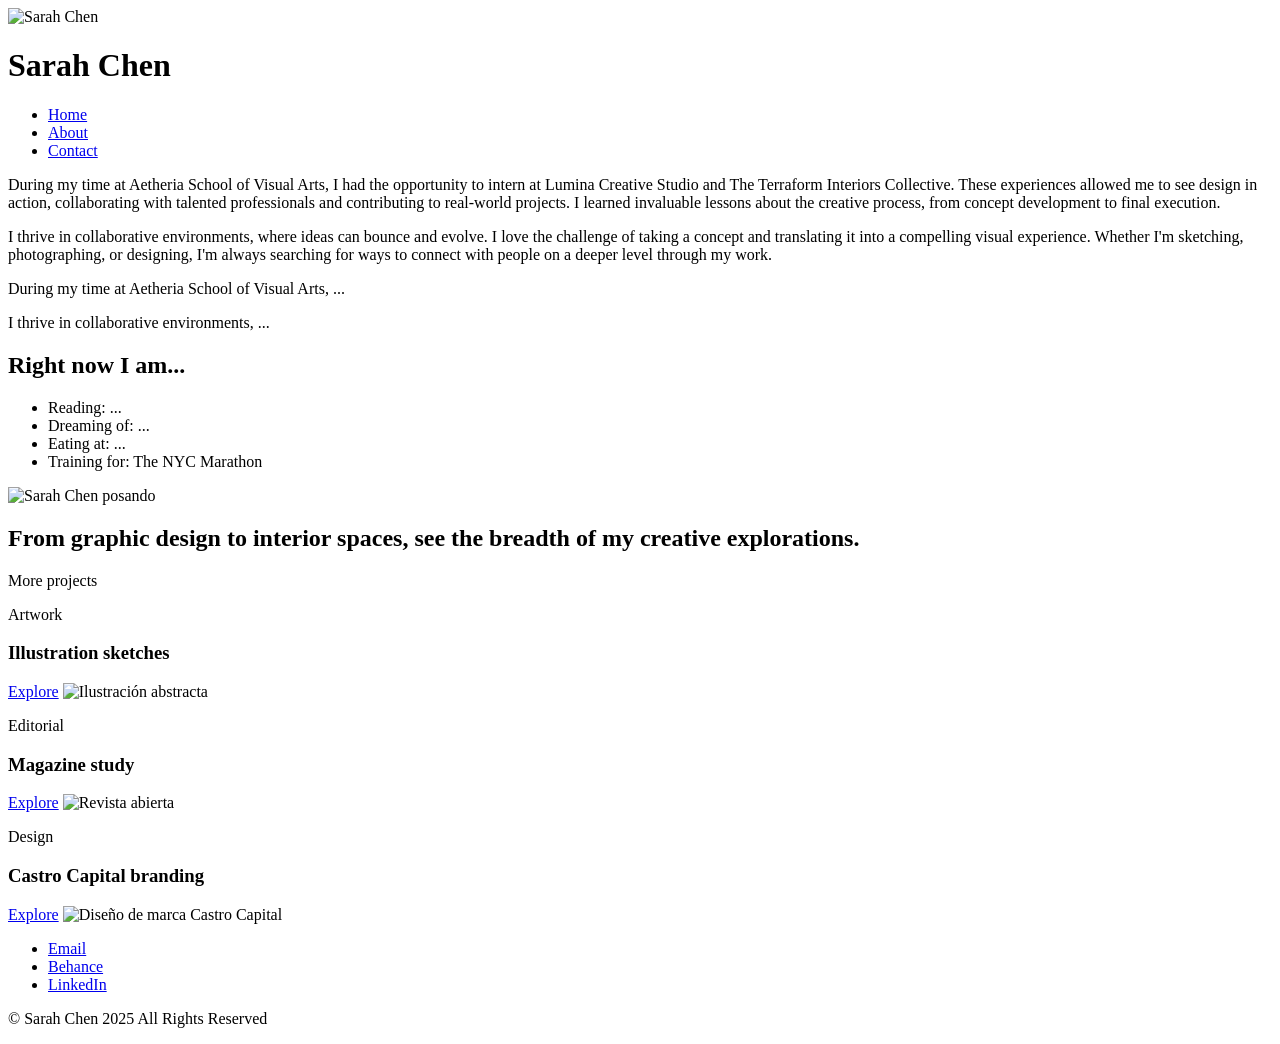
==== about.html @ 8a5f99e5 "una vez hechas las estructuras html y css he ido sumando las imagenes de la carpeta a la web" ====
<!DOCTYPE html>
<html lang="en">

<head>
    <meta charset="UTF-8">
    <meta name="viewport" content="width=device-width, initial-scale=1.0">
    <title>About | Sarah Chen</title>
</head>

<body>
    <header class="header">
        <img class="profile__image" alt="Sarah Chen" src="./assets/images/image-profile.png" width="92" height="93">
        <h1 class="profile__name">Sarah Chen</h1>

        <nav>
            <ul>
                <li><a href="#home">Home</a></li>
                <li><a href="#about">About</a></li>
                <li><a href="#contact">Contact</a></li>
            </ul>
        </nav>
    </header>

    <main>
        <section class="section" id="about">
            <p class="about__text">During my time at Aetheria School of Visual Arts, I had the opportunity to intern
                at Lumina Creative Studio and The Terraform Interiors Collective. These experiences allowed me to see
                design in action, collaborating with talented professionals and contributing to real-world projects.
                I learned invaluable lessons about the creative process, from concept development to final execution.</p>

            <p class="about__text">I thrive in collaborative environments, where ideas can bounce and evolve. I love
                the challenge of taking a concept and translating it into a compelling visual experience. Whether I'm
                sketching, photographing, or designing, I'm always searching for ways to connect with people on a
                deeper level through my work.</p>
        </section>

        <section class="section" id="contact">
           
        </section>
    </main>
    <section class="intro" id="about">
            <p class="intro__text">During my time at Aetheria School of Visual Arts, ...</p>
            <p class="intro__text">I thrive in collaborative environments, ...</p>
        </section>

        <section class="now">
            <h2 class="now__title">Right now I am...</h2>

            <div class="now__content">
                <ul class="now__list">
                    <li>Reading: ...</li>
                    <li>Dreaming of: ...</li>
                    <li>Eating at: ...</li>
                    <li>Training for: The NYC Marathon</li>
                </ul>

                <img class="now__image" src="./assets/images/image-now.jpg" alt="Sarah Chen posando">
            </div>
        </section>
        <section class="projects">
            <h2 class="projects__title">From graphic design to interior spaces, see the breadth of my creative explorations.</h2>
            <p class="projects__label">More projects</p>

            <div class="projects__grid">
                <article class="card">
                    <p class="card__tag">Artwork</p>
                    <h3 class="card__title">Illustration sketches</h3>
                    <a class="card__button" href="#">Explore</a>
                    <img class="card__image" src="./assets/images/project-1.jpg" alt="Ilustración abstracta">
                </article>

                <article class="card">
                    <p class="card__tag">Editorial</p>
                    <h3 class="card__title">Magazine study</h3>
                    <a class="card__button" href="#">Explore</a>
                    <img class="card__image" src="./assets/images/project-2.jpg" alt="Revista abierta">
                </article>

                <article class="card">
                    <p class="card__tag">Design</p>
                    <h3 class="card__title">Castro Capital branding</h3>
                    <a class="card__button" href="#">Explore</a>
                    <img class="card__image" src="./assets/images/project-3.jpg" alt="Diseño de marca Castro Capital">
                </article>
            </div>
        </section>
    </main>

    
    <footer class="footer" id="contact">
        <ul class="footer__links">
            <li><a href="mailto:tu@email.com">Email</a></li>
            <li><a href="#">Behance</a></li>
            <li><a href="#">LinkedIn</a></li>
        </ul>
        <p class="footer__copy">© Sarah Chen 2025 All Rights Reserved</p>
    </footer>
        
</body>

</html>
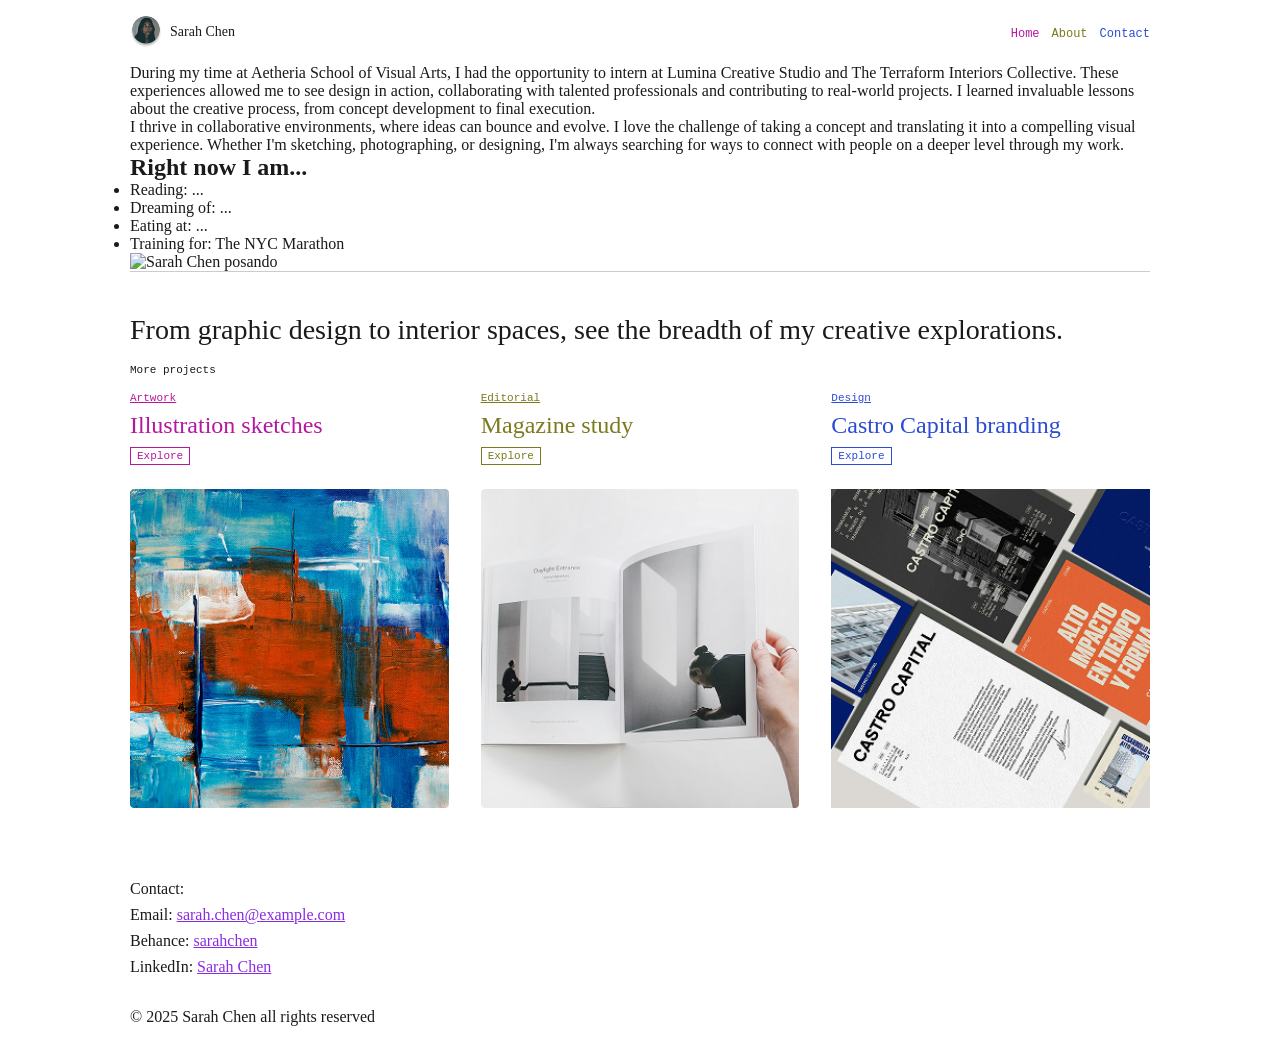
==== commit 2a088824: "resueltos los css de about y project.html" ====
--- a/about.html
+++ b/about.html
@@ -5,42 +5,36 @@
     <meta charset="UTF-8">
     <meta name="viewport" content="width=device-width, initial-scale=1.0">
     <title>About | Sarah Chen</title>
+    <link rel="stylesheet" href="./styles.css">
 </head>
 
 <body>
     <header class="header">
-        <img class="profile__image" alt="Sarah Chen" src="./assets/images/image-profile.png" width="92" height="93">
-        <h1 class="profile__name">Sarah Chen</h1>
+        <div class="profile">
+            <img class="profile__image" src="./assets/foto-perfil.png" alt="Sarah Chen">
+            <p class="profile__name">Sarah Chen</p>
+        </div>
 
-        <nav>
-            <ul>
-                <li><a href="#home">Home</a></li>
-                <li><a href="#about">About</a></li>
-                <li><a href="#contact">Contact</a></li>
+        <nav class="nav">
+            <ul class="nav__list">
+                <li><a class="nav__link nav__link--pink" href="./index.html">Home</a></li>
+                <li><a class="nav__link nav__link--olive" href="./about.html">About</a></li>
+                <li><a class="nav__link nav__link--blue" href="#contact">Contact</a></li>
             </ul>
         </nav>
     </header>
 
     <main>
-        <section class="section" id="about">
-            <p class="about__text">During my time at Aetheria School of Visual Arts, I had the opportunity to intern
+        <section class="about-intro" id="about">
+            <p class="about-intro__text">During my time at Aetheria School of Visual Arts, I had the opportunity to intern
                 at Lumina Creative Studio and The Terraform Interiors Collective. These experiences allowed me to see
                 design in action, collaborating with talented professionals and contributing to real-world projects.
                 I learned invaluable lessons about the creative process, from concept development to final execution.</p>
 
-            <p class="about__text">I thrive in collaborative environments, where ideas can bounce and evolve. I love
+            <p class="about-intro__text">I thrive in collaborative environments, where ideas can bounce and evolve. I love
                 the challenge of taking a concept and translating it into a compelling visual experience. Whether I'm
                 sketching, photographing, or designing, I'm always searching for ways to connect with people on a
                 deeper level through my work.</p>
-        </section>
-
-        <section class="section" id="contact">
-           
-        </section>
-    </main>
-    <section class="intro" id="about">
-            <p class="intro__text">During my time at Aetheria School of Visual Arts, ...</p>
-            <p class="intro__text">I thrive in collaborative environments, ...</p>
         </section>
 
         <section class="now">
@@ -48,54 +42,52 @@
 
             <div class="now__content">
                 <ul class="now__list">
-                    <li>Reading: ...</li>
-                    <li>Dreaming of: ...</li>
-                    <li>Eating at: ...</li>
-                    <li>Training for: The NYC Marathon</li>
+                    <li class="now__item">Reading: ...</li>
+                    <li class="now__item">Dreaming of: ...</li>
+                    <li class="now__item">Eating at: ...</li>
+                    <li class="now__item">Training for: The NYC Marathon</li>
                 </ul>
 
-                <img class="now__image" src="./assets/images/image-now.jpg" alt="Sarah Chen posando">
+                <img class="now__image" src="./assets/image-now.png" alt="Sarah Chen posando">
             </div>
         </section>
-        <section class="projects">
-            <h2 class="projects__title">From graphic design to interior spaces, see the breadth of my creative explorations.</h2>
-            <p class="projects__label">More projects</p>
 
-            <div class="projects__grid">
-                <article class="card">
+        <section class="more-projects">
+            <h2 class="more-projects__title">From graphic design to interior spaces, see the breadth of my creative explorations.</h2>
+            <p class="more-projects__label">More projects</p>
+
+            <div class="more-projects__list">
+                <div class="card card--pink">
                     <p class="card__tag">Artwork</p>
                     <h3 class="card__title">Illustration sketches</h3>
                     <a class="card__button" href="#">Explore</a>
-                    <img class="card__image" src="./assets/images/project-1.jpg" alt="Ilustración abstracta">
-                </article>
+                    <img class="card__image" src="./assets/abstract.png" alt="Pintura abstracta en azul y naranja">
+                </div>
 
-                <article class="card">
+                <div class="card card--olive">
                     <p class="card__tag">Editorial</p>
                     <h3 class="card__title">Magazine study</h3>
                     <a class="card__button" href="#">Explore</a>
-                    <img class="card__image" src="./assets/images/project-2.jpg" alt="Revista abierta">
-                </article>
+                    <img class="card__image" src="./assets/magazine.png" alt="Revista abierta con fotografías en blanco y negro">
+                </div>
 
-                <article class="card">
+                <div class="card card--blue">
                     <p class="card__tag">Design</p>
                     <h3 class="card__title">Castro Capital branding</h3>
                     <a class="card__button" href="#">Explore</a>
-                    <img class="card__image" src="./assets/images/project-3.jpg" alt="Diseño de marca Castro Capital">
-                </article>
+                    <img class="card__image" src="./assets/capital.png" alt="Piezas de diseño de marca de Castro Capital">
+                </div>
             </div>
         </section>
     </main>
 
-    
     <footer class="footer" id="contact">
-        <ul class="footer__links">
-            <li><a href="mailto:tu@email.com">Email</a></li>
-            <li><a href="#">Behance</a></li>
-            <li><a href="#">LinkedIn</a></li>
-        </ul>
-        <p class="footer__copy">© Sarah Chen 2025 All Rights Reserved</p>
+        <p class="footer__title">Contact:</p>
+        <p class="footer__item">Email: <a class="footer__link" href="mailto:sarah.chen@example.com">sarah.chen@example.com</a></p>
+        <p class="footer__item">Behance: <a class="footer__link" href="https://www.behance.net/sarahchen" target="_blank">sarahchen</a></p>
+        <p class="footer__item">LinkedIn: <a class="footer__link" href="https://www.linkedin.com/in/sarahchen" target="_blank">Sarah Chen</a></p>
+        <p class="footer__copy">© 2025 Sarah Chen all rights reserved</p>
     </footer>
-        
 </body>
 
 </html>
--- a/styles.css
+++ b/styles.css
@@ -0,0 +1,278 @@
+/* ===== RESET ===== */
+* {
+    box-sizing: border-box;
+    margin: 0;
+    padding: 0;
+}
+
+body {
+    font-family: Georgia, "Times New Roman", serif;
+    color: #1a1a1a;
+    background-color: #ffffff;
+}
+
+img {
+    display: block;
+    max-width: 100%;
+}
+
+/* ===== HEADER (móvil) ===== */
+.header {
+    display: flex;
+    justify-content: space-between;
+    align-items: center;
+    padding: 16px 20px;
+}
+
+.profile {
+    display: flex;
+    align-items: center;
+    gap: 8px;
+}
+
+.profile__image {
+    width: 32px;
+    height: 32px;
+    border-radius: 50%;
+    object-fit: cover;
+}
+
+.profile__name {
+    font-size: 14px;
+    font-weight: 400;
+}
+
+/* ===== NAV ===== */
+.nav__list {
+    display: flex;
+    gap: 12px;
+    list-style: none;
+}
+
+.nav__link {
+    font-family: "Courier New", monospace;
+    font-size: 12px;
+    text-decoration: none;
+}
+
+.nav__link--pink  { color: #b5179e; }
+.nav__link--olive { color: #7a7a1e; }
+.nav__link--blue  { color: #2c4bd4; }
+
+/* ===== MAIN ===== */
+main {
+    padding: 0 20px;
+}
+
+/* ===== SECTION (móvil: todo en columna) ===== */
+.section {
+    display: flex;
+    flex-direction: column;
+    gap: 16px;
+    padding: 24px 0;
+    border-bottom: 1px solid #cccccc;
+}
+
+.section--intro {
+    padding: 32px 0;
+}
+
+.profile__subtitle {
+    font-size: 22px;
+    line-height: 1.3;
+}
+
+.section--outro {
+    border-bottom: none;
+    font-size: 18px;
+    line-height: 1.4;
+}
+
+/* Colores de cada proyecto: el texto de dentro los hereda */
+.section--blue   { color: #2c4bd4; }
+.section--pink   { color: #b5179e; }
+.section--olive  { color: #7a7a1e; }
+.section--purple { color: #8a2be2; }
+
+/* ===== TEXTO DEL PROYECTO ===== */
+.work-experience__info {
+    display: flex;
+    flex-direction: column;
+    align-items: flex-start; /* el botón no se estira */
+    gap: 8px;
+}
+
+.section__title {
+    font-family: "Courier New", monospace;
+    font-size: 11px;
+    font-weight: 400;
+    text-decoration: underline;
+}
+
+.work-experience__title {
+    font-size: 24px;
+    font-weight: 400;
+}
+
+.work-experience__button {
+    font-family: "Courier New", monospace;
+    font-size: 11px;
+    color: inherit;
+    text-decoration: none;
+    border: 1px solid currentColor;
+    padding: 2px 6px;
+}
+
+/* ===== IMAGEN DEL PROYECTO ===== */
+.images-experience img {
+    width: 100%;          /* ignora el width="150" del HTML */
+    height: auto;         /* ignora el height="90" del HTML */
+    aspect-ratio: 1 / 1;  /* cuadrada */
+    object-fit: cover;    /* recorta sin deformar */
+}
+
+/* ===== FOOTER ===== */
+.footer {
+    display: flex;
+    flex-direction: column;
+    gap: 8px;
+    padding: 32px 20px;
+    font-size: 16px;
+}
+
+.footer__link {
+    color: #8a2be2;
+}
+
+.footer__copy {
+    margin-top: 24px;
+}
+
+/* ===== TABLET (desde 600px) ===== */
+@media (min-width: 600px) {
+    .header,
+    .footer {
+        padding-left: 40px;
+        padding-right: 40px;
+    }
+
+    main {
+        padding: 0 40px;
+    }
+
+    .profile__subtitle {
+        font-size: 28px;
+    }
+
+    /* Proyectos: texto | imagen en fila */
+    .section {
+        flex-direction: row;
+        justify-content: space-between;
+        align-items: flex-start;
+    }
+
+    .work-experience__info {
+        flex: 1;
+    }
+
+    .images-experience {
+        width: 50%;
+    }
+}
+
+/* ===== ESCRITORIO (desde 1024px) ===== */
+@media (min-width: 1024px) {
+    .header,
+    main,
+    .footer {
+        max-width: 1100px;
+        margin: 0 auto;
+    }
+
+    .profile__subtitle {
+        font-size: 36px;
+    }
+
+    .work-experience__title {
+        font-size: 36px;
+    }
+}
+/* ===== BLOQUE: MORE-PROJECTS (móvil) ===== */
+.more-projects {
+    display: flex;
+    flex-direction: column;
+    gap: 16px;
+    padding: 40px 0;
+    border-top: 1px solid #cccccc;
+}
+
+.more-projects__title {
+    font-size: 24px;
+    font-weight: 400;
+    line-height: 1.3;
+}
+
+.more-projects__label {
+    font-family: "Courier New", monospace;
+    font-size: 11px;
+}
+
+.more-projects__list {
+    display: flex;
+    flex-direction: column; 
+    gap: 32px;
+}
+
+
+.card {
+    display: flex;
+    flex-direction: column;
+    align-items: flex-start;
+    gap: 8px;
+}
+
+.card__tag {
+    font-family: "Courier New", monospace;
+    font-size: 11px;
+    text-decoration: underline;
+}
+
+.card__title {
+    font-size: 24px;
+    font-weight: 400;
+}
+
+.card__button {
+    font-family: "Courier New", monospace;
+    font-size: 11px;
+    color: inherit;
+    text-decoration: none;
+    border: 1px solid currentColor;
+    padding: 2px 6px;
+}
+
+.card__image {
+    width: 100%;
+    aspect-ratio: 1 / 1;
+    object-fit: cover;
+    margin-top: 16px;
+}
+
+.card--pink  { color: #b5179e; }
+.card--olive { color: #7a7a1e; }
+.card--blue  { color: #2c4bd4; }
+
+
+@media (min-width: 600px) {
+    .more-projects__title {
+        font-size: 28px;
+    }
+
+    .more-projects__list {
+        flex-direction: row; 
+    }
+
+    .card {
+        flex: 1; 
+    }
+}
